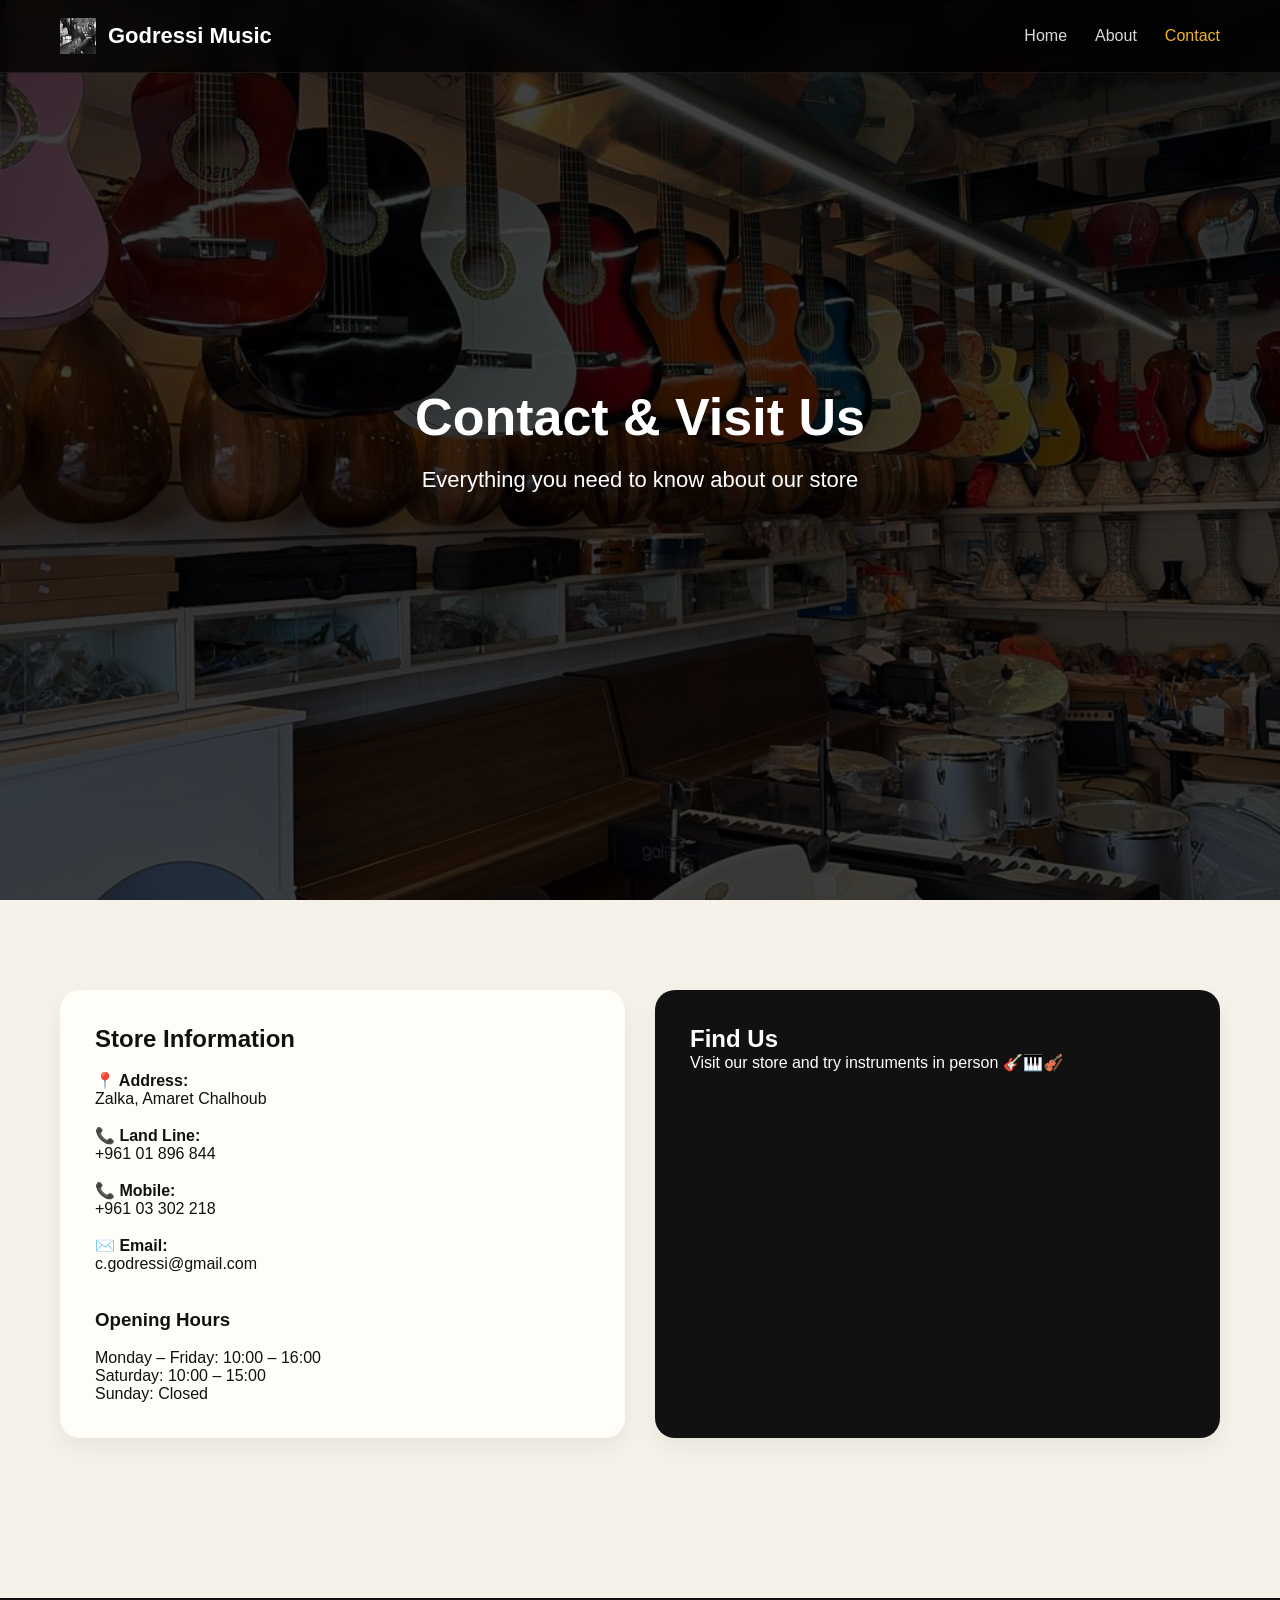
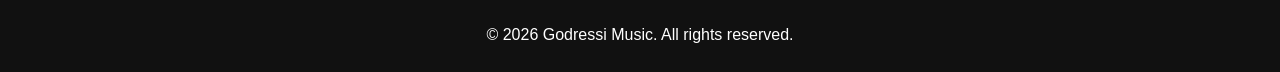
==== contact.html @ 5345192e "initial upload" ====
<!DOCTYPE html>
<html lang="en">
<head>
  <meta charset="UTF-8" />
  <meta name="viewport" content="width=device-width, initial-scale=1.0"/>
  <title>Contact | Godressi Music</title>
  <link rel="stylesheet" href="css/style.css"/>
</head>

<script src="js/script.js"></script>

<body>

  <!-- ================= NAVBAR ================= -->
  <nav class="navbar">

    <div class="logo-container">
        <img src="images/shop.jpeg" class="logo-img" alt="Godressi Music Logo">
        <h1 class="site-title">Godressi Music</h1>
    </div>

    <div class="menu-toggle" onclick="toggleMenu()">☰</div>

    <ul class="nav-links" id="navLinks">
        <li><a href="index.html">Home</a></li>
        <li><a href="about.html">About</a></li>
        <li><a href="contact.html" class="active">Contact</a></li>
    </ul>

</nav>

  <!-- ================= HERO ================= -->
  <section class="contact-hero">
    <div class="hero-content">
      <h2>Contact & Visit Us</h2>
      <p>Everything you need to know about our store</p>
    </div>
  </section>

  <!-- ================= INFO SECTION ================= -->
  <section class="contact-section">

    <!-- STORE INFO -->
    <div class="contact-card">

      <h2>Store Information</h2>

      <br>

      <p><strong>📍 Address:</strong><br>Zalka, Amaret Chalhoub</p>
      <br>

      <p><strong>📞 Land Line:</strong><br>+961 01 896 844</p>
      <br>

      <p><strong>📞 Mobile:</strong><br>+961 03 302 218</p>
      <br>

      <p><strong>✉️ Email:</strong><br>c.godressi@gmail.com</p>

      <br><br>

      <h3>Opening Hours</h3>
      <br>

      <p>Monday – Friday: 10:00 – 16:00</p>
      <p>Saturday: 10:00 – 15:00</p>
      <p>Sunday: Closed</p>

    </div>

    <!-- MAP + HIGHLIGHT -->
    <div class="contact-card dark">

      <h2>Find Us</h2>

      <p>Visit our store and try instruments in person 🎸🎹🎻</p>

      <div class="map">
        <iframe src="https://www.google.com/maps/embed?pb=!1m18!1m12!1m3!1d3311.686836135414!2d35.56570527517018!3d33.89771832587465!2m3!1f0!2f0!3f0!3m2!1i1024!2i768!4f13.1!3m3!1m2!1s0x151f3df624cb9aa3%3A0xafd4e7e57d804369!2sCarl%20Godressi%20et%20Fils%2C%20Ste!5e0!3m2!1sen!2suk!4v1778150697640!5m2!1sen!2suk" 
        width="600" 
        height="450" 
        style="border:0;" 
        allowfullscreen="" loading="lazy" 
        referrerpolicy="no-referrer-when-downgrade">
        </iframe>
      </div>

    </div>

  </section>

  <!-- ================= FOOTER ================= -->
  <footer>
    <p>© 2026 Godressi Music. All rights reserved.</p>
  </footer>

</body>
</html>
---- css/style.css ----
/* =========================================================
   1. RESET & BASE STYLES
========================================================= */

* {
    margin: 0;
    padding: 0;
    box-sizing: border-box;
}

html {
    scroll-behavior: smooth;
}

body {
    font-family: Arial, sans-serif;
    background: #f6f2ea; /* warm premium base */
    color: #111;
    overflow-x: hidden;
}

/* =========================================================
   2. NAVBAR
========================================================= */

.navbar {
    position: fixed;
    top: 0;
    width: 100%;
    z-index: 1000;

    display: flex;
    justify-content: space-between;
    align-items: center;

    padding: 18px 60px;

    background: rgba(0, 0, 0, 0.75);
    backdrop-filter: blur(14px);

    border-bottom: 1px solid rgba(255,255,255,0.08);
}

.logo-container {
    display: flex;
    align-items: center;
    gap: 12px;
}

.logo-img {
    width: 36px;
    height: 36px;
}

.site-title {
    color: white;
    font-size: 22px;
}

.nav-links {
    display: flex;
    gap: 28px;
    list-style: none;
}

.nav-links a {
    color: rgba(255,255,255,0.85);
    text-decoration: none;
}

.nav-links a:hover,
.nav-links a.active {
    color: #f0b429;
}

.menu-toggle {
    display: none;
    font-size: 30px;
    color: white;
}

/* =========================================================
   3. HERO
========================================================= */

.hero {
    height: 100vh;

    background:
        linear-gradient(rgba(0,0,0,0.55), rgba(0,0,0,0.55)),
        url("../images/hero.png");

    background-size: cover;
    background-position: center;
    background-attachment: fixed;

    display: flex;
    justify-content: center;
    align-items: center;

    text-align: center;
    color: white;
}

.hero-content h2 {
    font-size: 70px;
}

.hero-content p {
    font-size: 22px;
    margin: 20px 0;
}

.hero-btn {
    padding: 16px 34px;
    background: #f0b429;
    color: black;
    text-decoration: none;
    border-radius: 12px;
}

/* =========================================================
   4. STICKY HEADER (SLIM TOOLBAR STYLE)
========================================================= */

.sticky-header {
    position: sticky;
    top: 70px;
    z-index: 999;

    background: linear-gradient(180deg, #f3ede3, #e9e4db);
    backdrop-filter: blur(14px);

    padding: 8px 0; /* 🔥 slimmer */

    border-bottom: 1px solid rgba(0,0,0,0.08);

    box-shadow: 0 6px 18px rgba(0,0,0,0.04);
}

/* =========================================================
   BROWSE TITLE (MAKE IT LESS DOMINANT)
========================================================= */

.catalog-header {
    width: 100%;
    padding: 18px 20px 6px; /* 🔥 reduced */

    text-align: center;
}

.catalog-title {
    font-size: 40px; /* 🔥 smaller than 48 */
    font-weight: 800;

    letter-spacing: 0.5px;
    color: #111;
}

/* =========================================================
   SEARCH + FILTERS (COMPACT TOOLBAR)
========================================================= */

.search-section {
    width: 100%;
    padding: 10px 20px 14px; /* 🔥 tighter */

    display: flex;
    flex-direction: column;
    align-items: center;

    gap: 10px; /* clean spacing */
}

/* =========================================================
   SEARCH BAR (MORE MODERN + SLIM)
========================================================= */

#search {
    width: 100%;
    max-width: 650px; /* tighter feel */

    padding: 12px 14px; /* 🔥 reduced height */

    border-radius: 12px;

    border: 1px solid rgba(0,0,0,0.1);

    text-align: center;

    background: #fffdf8;

    box-shadow: 0 6px 15px rgba(0,0,0,0.05);

    outline: none;

    transition: 0.2s ease;
}

#search:focus {
    border-color: #f0b429;
    box-shadow: 0 8px 22px rgba(240,180,41,0.22);
}

/* =========================================================
   FILTER BUTTONS (CHIP STYLE, TIGHT)
========================================================= */

.categories {
    display: flex;
    justify-content: center;
    flex-wrap: wrap;

    gap: 8px; /* 🔥 tighter spacing */

    margin-top: 0;
}

.categories button {
    padding: 7px 14px; /* 🔥 smaller pills */

    border-radius: 999px;

    border: none;

    background: #1a1a1a;
    color: white;

    font-size: 12px;
    font-weight: 500;

    cursor: pointer;
    transition: 0.2s ease;
}

.categories button:hover,
.categories button.active {
    background: #f0b429;
    color: #111;
    transform: scale(1.03);
}

/* =========================================================
   5. CATALOG SECTION (KEEP SEPARATION CLEAN)
========================================================= */

.catalog-section {
    width: 100%;
    padding: 60px 50px 90px;

    background: #e7ddd0;
}
/* =========================================================
   6. CATEGORY ROWS
========================================================= */

.category-section {
    margin-bottom: 70px;
}

.main-category-title {
    font-size: 38px;
    margin-bottom: 20px;
}

.subcategory-title {
    font-size: 22px;
    margin: 25px 0 15px;
    color: #444;
}

.row-cards {
    display: flex;
    gap: 20px;
    overflow-x: auto;
    padding: 10px;
}

.row-cards::-webkit-scrollbar {
    height: 8px;
}

.row-cards::-webkit-scrollbar-thumb {
    background: #aaa;
    border-radius: 10px;
}

/* =========================================================
   7. CARDS (IMPROVED + PREMIUM + LESS EMPTY)
========================================================= */

/* =========================================================
   7. CARDS (SHORT PREVIEW STYLE)
========================================================= */

.card {
    min-width: 250px;
    height: 320px; /* 🔥 reduced from 420px */

    background: #fffdf8;
    border-radius: 18px;
    overflow: hidden;

    box-shadow: 0 10px 25px rgba(0,0,0,0.08);

    transition: 0.35s ease;
    cursor: pointer;

    display: flex;
    flex-direction: column;
}

.card img {
    width: 100%;
    height: 160px; /* 🔥 smaller image */
    object-fit: cover;
}

.card h3 {
    padding: 10px 12px 4px;
    font-size: 16px;
}

/* 🔥 SHORT DESCRIPTION PREVIEW */
.card p {
    padding: 0 12px;
    font-size: 13px;
    color: #666;

    display: -webkit-box;
    -webkit-line-clamp: 2; /* only 2 lines */
    -webkit-box-orient: vertical;

    overflow: hidden;

    flex-grow: 0;
}

.card:hover {
    transform: translateY(-10px);
    background: #f0b429;
    box-shadow:
    0 18px 40px rgba(0,0,0,0.18),
    0 8px 18px rgba(240,180,41,0.25);
}

/* MOBILE TAP FEEL (like app press) */
.card:active {
    transform: scale(0.97);
}

/* HOVER FIX */
.card:hover .color-pill {
    background: white;
    color: #111;
}

/* =========================================================
   8. COLORS
========================================================= */

.colors {
    padding: 12px 15px 15px;
}

.colors-label {
    font-size: 13px;
    font-weight: bold;
    color: #444;
    margin-bottom: 6px;
    display: block;
}

.color-pill {
    display: inline-block;
    margin: 3px 5px 0 0;

    padding: 5px 10px;
    border-radius: 999px;

    font-size: 11px;
    font-weight: 600;

    background: #f0b429;
    color: #111;
}

/* =========================================================
   9. MODAL
========================================================= */

.modal {
    display: none;
    position: fixed;
    inset: 0;

    background: rgba(0,0,0,0.7);
    justify-content: center;
    align-items: center;
}

.modal.active {
    display: flex;
}

.modal-content {
    background: #fffdf8;

    width: 92%;
    max-width: 850px;

    border-radius: 28px;
    overflow: hidden;

    position: relative;

    box-shadow:
        0 30px 80px rgba(0,0,0,0.35),
        0 10px 30px rgba(0,0,0,0.12);

    /* smoother, more premium feel */
    transform: scale(0.96);
    opacity: 0;

    animation: modalAppear 0.35s ease forwards;
}

.modal-content img {
    width: 100%;
    height: 420px;

    object-fit: cover;

    border-bottom: 1px solid rgba(0,0,0,0.06);
}

.modal-body {
    padding: 35px;
}

.modal-body h2 {
    font-size: 34px;
    margin-bottom: 14px;

    color: #111;
}

.modal-body p {
    font-size: 16px;
    line-height: 1.7;

    color: #555;

    margin-bottom: 24px;
}

.modal-colors {
    display: flex;
    flex-wrap: wrap;
    gap: 10px;
}

.close-btn {
    position: absolute;
    top: 18px;
    right: 22px;

    width: 42px;
    height: 42px;

    border-radius: 50%;

    background: rgba(0,0,0,0.55);
    color: white;

    display: flex;
    justify-content: center;
    align-items: center;

    font-size: 26px;
    cursor: pointer;

    backdrop-filter: blur(10px);

    transition: 0.25s ease;
}

.close-btn:hover {
    background: #f0b429;
    color: black;
}

/* =========================================================
   LOCK PAGE SCROLL WHEN MODAL IS OPEN
========================================================= */

body.modal-open {
    overflow: hidden;
}

/* =========================================================
   10. FOOTER
========================================================= */

footer {
    background: #111;
    color: white;
    text-align: center;
    padding: 28px;
    margin-top: 70px;
}

/* =========================================================
   11. RESPONSIVE
========================================================= */

@media (max-width: 900px) {

    .navbar {
        padding: 15px 20px;
    }

    .hero-content h2 {
        font-size: 48px;
    }

    #search {
        width: 92%;
    }

    .catalog-section {
        padding: 50px 20px;
    }
}

@media (max-width: 600px) {

    .hero-content h2 {
        font-size: 38px;
    }

    .catalog-title {
        font-size: 38px;
    }
}

/* =========================================================
   12. ABOUT PAGE (IMPROVED LAYOUT)
========================================================= */

.page-hero {
    height: 80vh;

    display: flex;
    justify-content: center;
    align-items: center;
    flex-direction: column;

    text-align: center;
    color: white;

    background:
        linear-gradient(
            rgba(0,0,0,0.55),
            rgba(0,0,0,0.55)
        ),
        url("../images/shop.jpeg");

    background-size: cover;
    background-position: center;
    background-attachment: fixed;

    padding: 0 20px;
}

.page-hero h2 {
    font-size: 52px;
    letter-spacing: 1px;
}

.page-hero p {
    font-size: 18px;
    opacity: 0.85;
    margin-top: 10px;
}

/* ABOUT CONTENT → 2x2 Grid */
.about-content {
    width: 100%;
    max-width: 1200px;
    margin: 0 auto;

    padding: 90px 20px;

    display: grid;
    grid-template-columns: 1fr 1fr;
    gap: 25px;
}

/* ALL BOXES */
.about-box {
    background: #fffdf8;

    padding: 35px;
    border-radius: 20px;

    box-shadow:
        0 8px 20px rgba(0,0,0,0.08),
        0 2px 6px rgba(0,0,0,0.06),
        inset 0 0 0 1px rgba(255,255,255,0.35);

    transition: 0.3s ease;
}

.about-box:hover {
    transform: translateY(-6px);
}

/* =========================================================
   13. CONTACT PAGE (NEW STRUCTURE)
========================================================= */

.contact-hero {
    height: 100vh;

    display: flex;
    justify-content: center;
    align-items: center;
    flex-direction: column;

    text-align: center;
    color: white;

    background:
        linear-gradient(rgba(0,0,0,0.75), rgba(0,0,0,0.75)),
        url("../images/location.jpeg"); 

    background-size: cover;
    background-position: center;
    background-attachment: fixed;

    padding: 0 20px;
}

.contact-hero h2 {
    font-size: 52px;
}

/* CONTACT LAYOUT → MORE MODERN GRID */
.contact-section {
    width: 100%;
    max-width: 1200px;
    margin: 0 auto;

    padding: 90px 20px;

    display: grid;
    grid-template-columns: 1fr 1fr;
    gap: 30px;
}

/* LEFT SIDE INFO CARD */
.contact-card {
    background: #fffdf8;

    padding: 35px;
    border-radius: 20px;

    box-shadow: 0 10px 25px rgba(0,0,0,0.06);

    transition: 0.3s ease;
}

.contact-card:hover {
    transform: translateY(-6px);
}

/* DARK CARD (HIGHLIGHT INFO OR MAP) */
.contact-card.dark {
    background: #111;
    color: white;
}

/* MAP FULL WIDTH FEEL */
.map iframe {
    width: 100%;
    height: 280px;

    border: none;
    border-radius: 14px;

    margin-top: 15px;
}

/* =========================================================
   14. RESPONSIVE (UPDATED LAYOUT FIX)
========================================================= */

@media (max-width: 900px) {

    .about-content {
        grid-template-columns: 1fr;
    }

    .about-box:first-child {
        grid-column: span 1;
    }

    .contact-section {
        grid-template-columns: 1fr;
    }

    .page-hero h2,
    .contact-hero h2 {
        font-size: 38px;
    }
}


/* =========================================================
   ANIMATIONS
========================================================= */

@keyframes modalAppear {
    from {
        opacity: 0;
        transform: scale(0.92) translateY(20px);
    }

    to {
        opacity: 1;
        transform: scale(1) translateY(0);
    }
}

/* =========================================================
   LOCK BACKGROUND WHEN MODAL IS OPEN
========================================================= */

body.modal-open .sticky-header,
body.modal-open .catalog-header,
body.modal-open .search-section {
    opacity: 0;
    pointer-events: none;
    transform: translateY(-10px);
    transition: 0.25s ease;
}

/* =========================================================
   FOCUS MODE WHEN MODAL IS OPEN
========================================================= */

body.modal-open .navbar {
    opacity: 0;
    transform: translateY(-20px);
    pointer-events: none;
    transition: 0.25s ease;
}

/* ensure modal is perfectly centered even with navbar */
.modal {
    align-items: center;
    padding-top: 0;
}

/* =========================================================
   ANIMATIONS
========================================================= */

@keyframes modalAppear {
    to {
        transform: scale(1);
        opacity: 1;
    }
}

/* =========================================================
   MOBILE UX FIXES
========================================================= */

@media (max-width: 600px) {

    /* make cards smaller and easier to scroll */
    .card {
        min-width: 220px;
        height: 380px;
    }

    /* reduce heavy image height */
    .card img {
        height: 160px;
    }

    /* make modal fit screen better */
    .modal-content {
        width: 95%;
        max-height: 90vh;
        overflow-y: auto;
    }

    .modal-content img {
        height: 220px;
    }

    /* reduce sticky header pressure */
    .catalog-title {
        font-size: 32px;
    }

    #search {
        font-size: 14px;
        padding: 12px;
    }

    .categories button {
        font-size: 12px;
        padding: 8px 12px;
    }
}

/* =========================================================
   ROW WRAPPER (FOR ARROWS)
========================================================= */

.row-wrapper {
    position: relative;
    display: flex;
    align-items: center;
}

/* =========================================================
   ROW ARROWS
========================================================= */

.row-arrow {
    position: absolute;
    top: 50%;
    transform: translateY(-50%);

    width: 40px;
    height: 40px;

    border: none;
    border-radius: 50%;

    background: rgba(0,0,0,0.6);
    color: white;

    font-size: 22px;
    cursor: pointer;

    z-index: 10;

    transition: 0.2s ease;
}

.row-arrow:hover {
    background: #f0b429;
    color: black;
}

/* LEFT */
.row-arrow.left {
    left: -15px;
}

/* RIGHT */
.row-arrow.right {
    right: -15px;
}
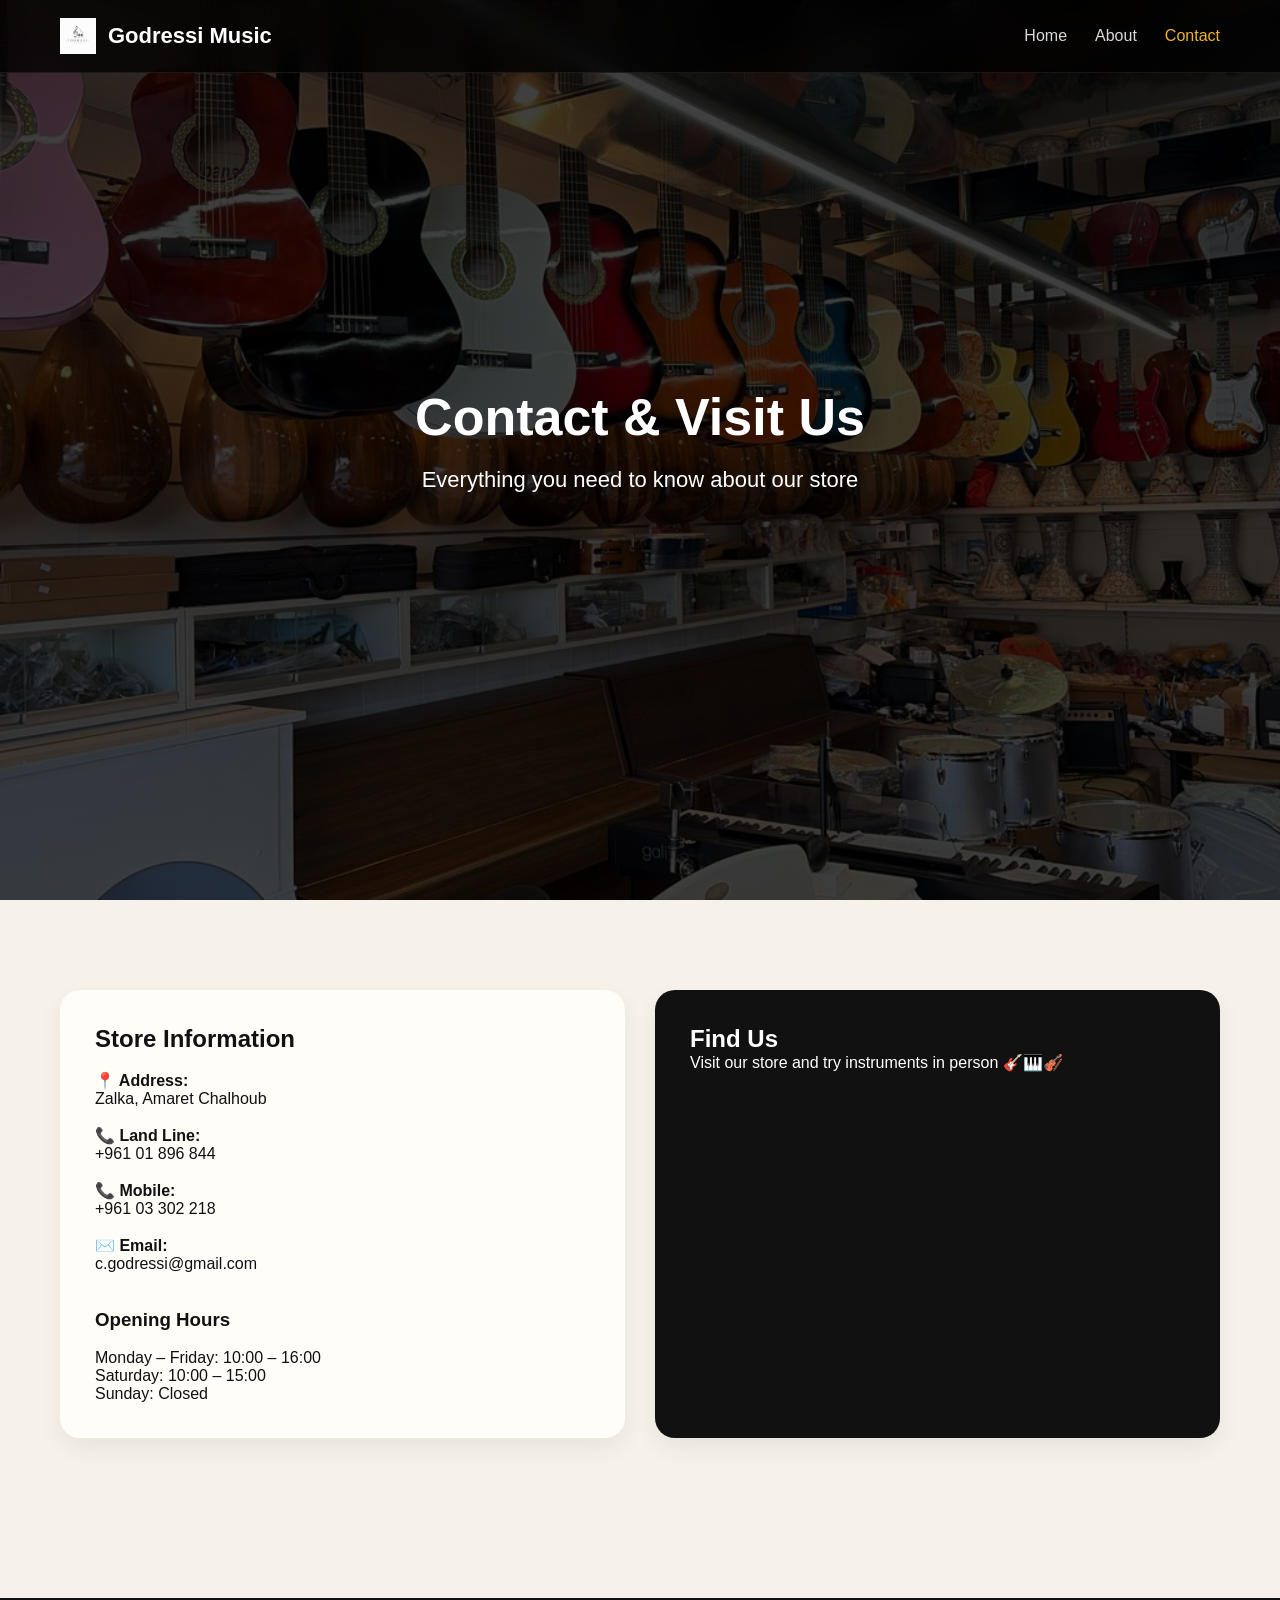
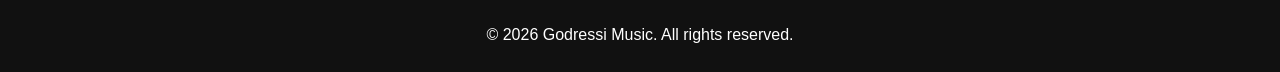
==== commit c307d51b: "Updated the logo in contact" ====
--- a/contact.html
+++ b/contact.html
@@ -15,7 +15,7 @@
   <nav class="navbar">
 
     <div class="logo-container">
-        <img src="images/shop.jpeg" class="logo-img" alt="Godressi Music Logo">
+        <img src="images/logo.png" class="logo-img" alt="Godressi Music Logo">
         <h1 class="site-title">Godressi Music</h1>
     </div>
 
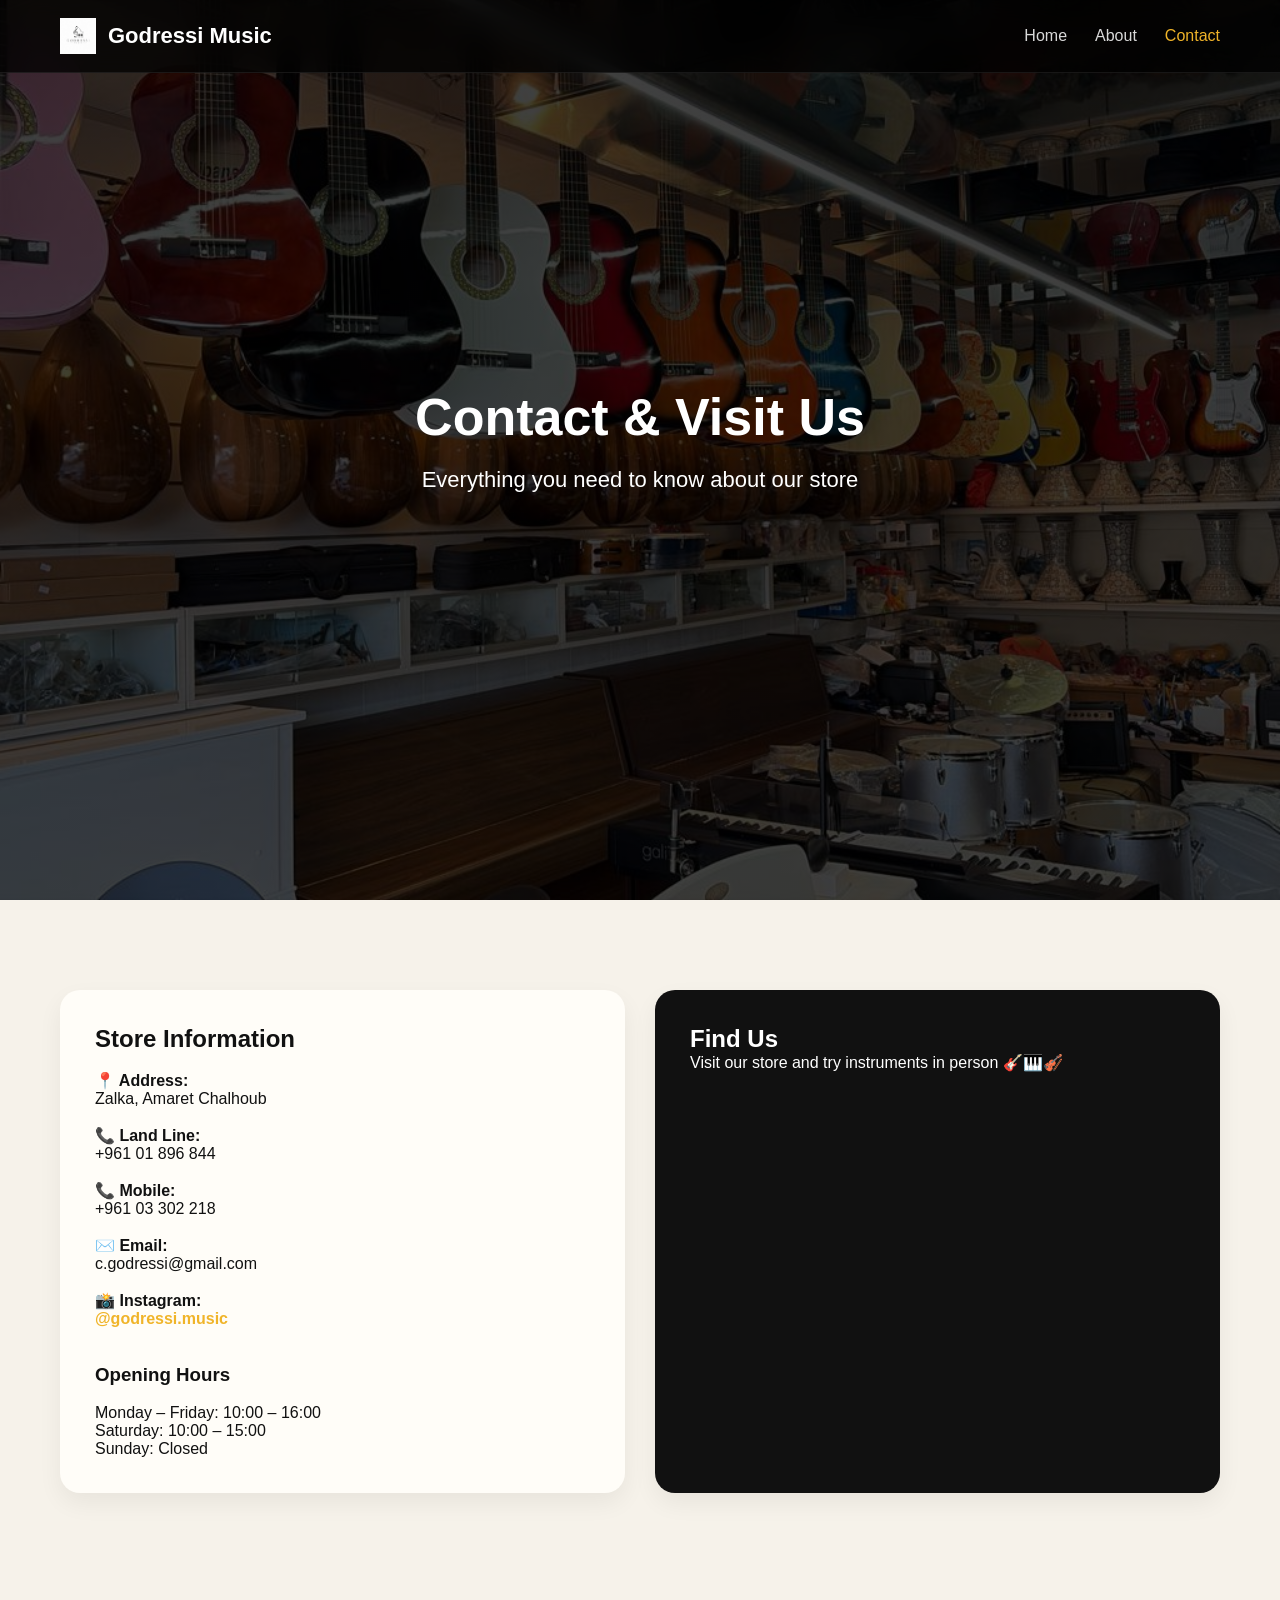
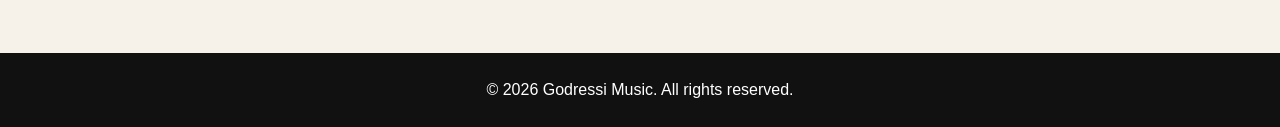
==== commit f84390ad: "Fixed the background image for the phone view" ====
--- a/contact.html
+++ b/contact.html
@@ -57,6 +57,14 @@
       <br>
 
       <p><strong>✉️ Email:</strong><br>c.godressi@gmail.com</p>
+      <br>
+      
+      <p>
+        <strong>📸 Instagram:</strong><br>
+        <a href="https://www.instagram.com/godressi.music?igsh=dGx1b3BvcXcxNHA2" target="_blank">
+          @godressi.music
+        </a>
+      </p>
 
       <br><br>
 
--- a/css/style.css
+++ b/css/style.css
@@ -690,6 +690,17 @@
     border-radius: 14px;
 
     margin-top: 15px;
+}
+
+/* INSTAGRAM LINK */
+.contact-card a {
+    color: #f0b429;
+    text-decoration: none;
+    font-weight: bold;
+}
+
+.contact-card a:hover {
+    text-decoration: underline;
 }
 
 /* =========================================================
@@ -780,6 +791,13 @@
 
 @media (max-width: 600px) {
 
+    /* contact hero */
+    .contact-hero {
+        background-attachment: scroll;
+        background-size: cover;
+        background-position: center;
+    }
+
     /* make cards smaller and easier to scroll */
     .card {
         min-width: 220px;
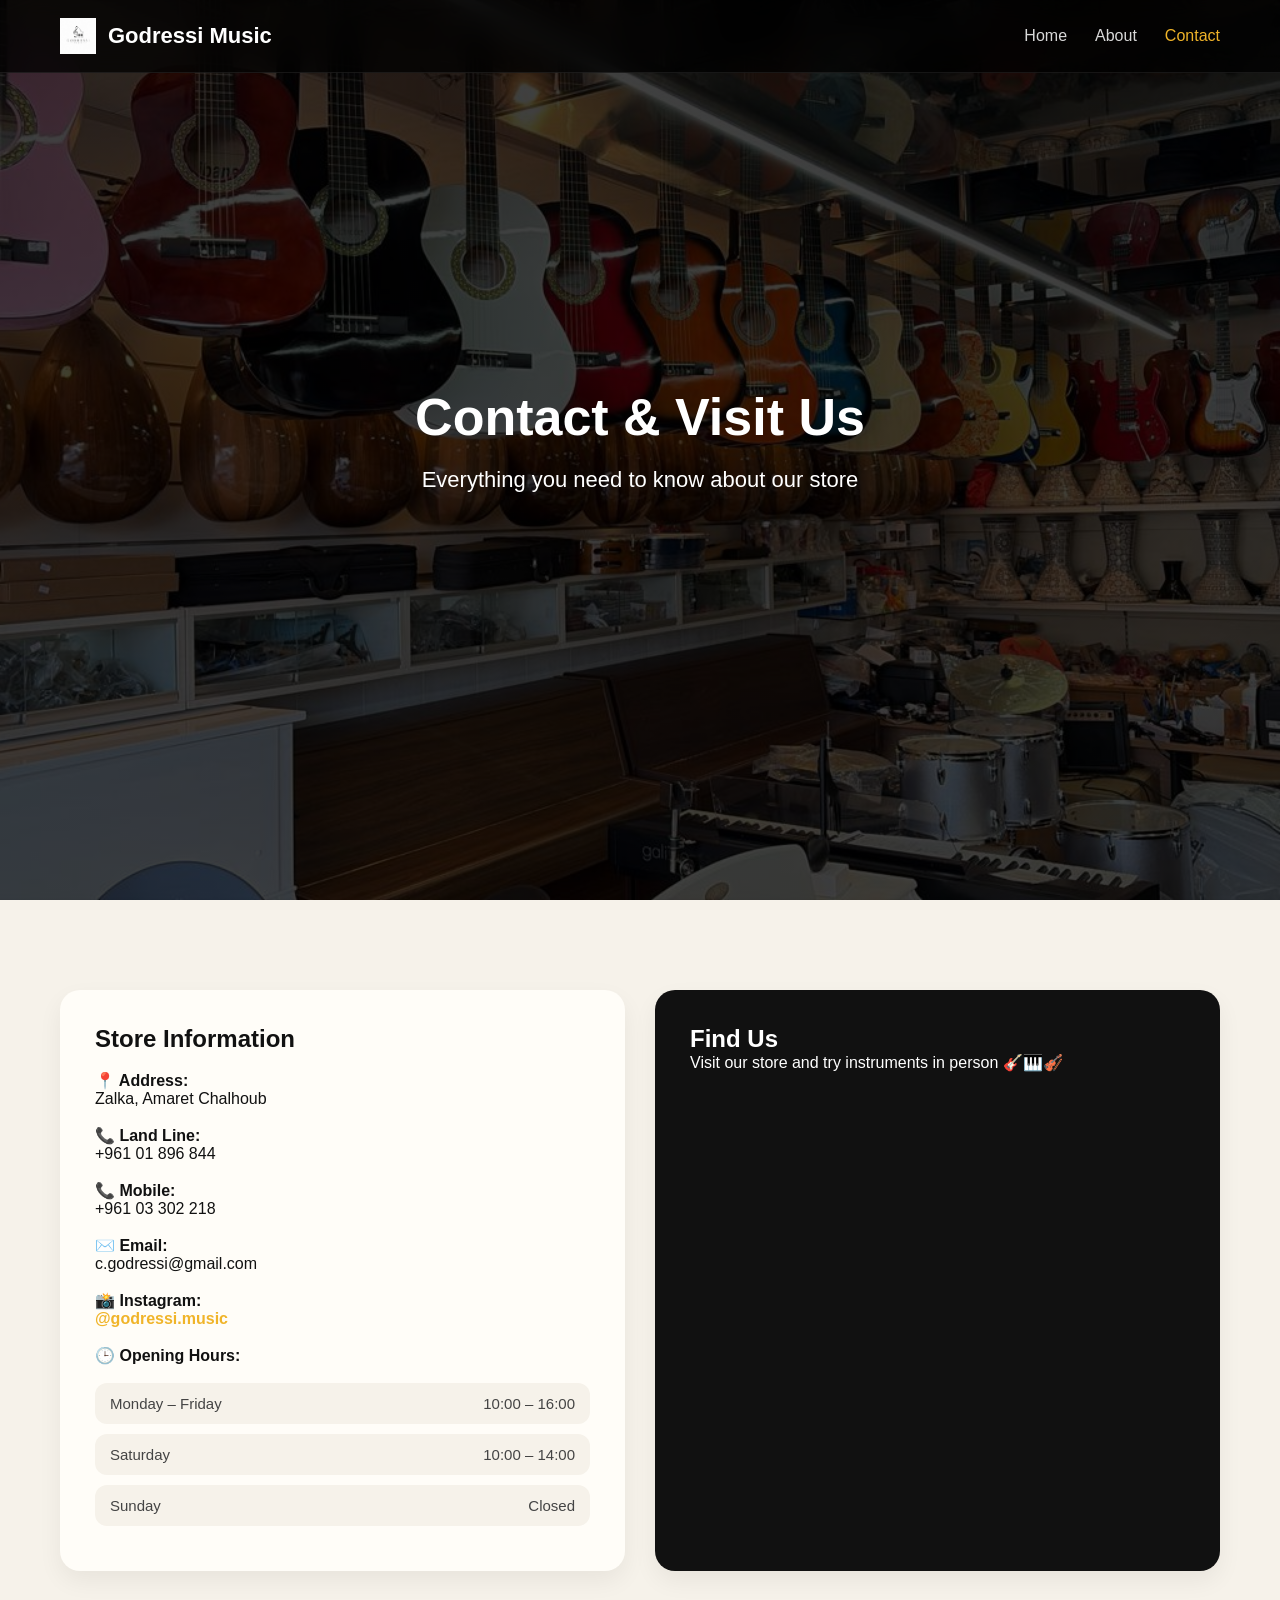
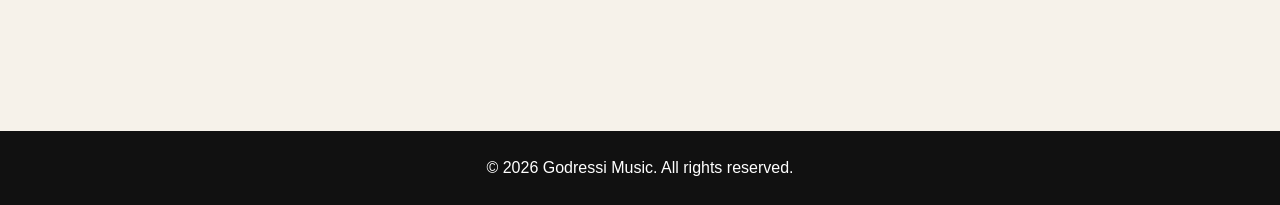
==== commit 9a4f3c4d: "Fixed the opening hours css and map height" ====
--- a/contact.html
+++ b/contact.html
@@ -58,22 +58,35 @@
 
       <p><strong>✉️ Email:</strong><br>c.godressi@gmail.com</p>
       <br>
-      
+
       <p>
         <strong>📸 Instagram:</strong><br>
         <a href="https://www.instagram.com/godressi.music?igsh=dGx1b3BvcXcxNHA2" target="_blank">
           @godressi.music
         </a>
       </p>
-
-      <br><br>
-
-      <h3>Opening Hours</h3>
       <br>
 
-      <p>Monday – Friday: 10:00 – 16:00</p>
-      <p>Saturday: 10:00 – 15:00</p>
-      <p>Sunday: Closed</p>
+      <p><strong>🕒 Opening Hours:</strong></p><br>
+
+      <div class="opening-hours">
+
+          <p>
+              <span>Monday – Friday</span>
+              <span>10:00 – 16:00</span>
+          </p>
+
+          <p>
+              <span>Saturday</span>
+              <span>10:00 – 14:00</span>
+          </p>
+
+          <p>
+              <span>Sunday</span>
+              <span>Closed</span>
+          </p>
+
+      </div>
 
     </div>
 
@@ -83,6 +96,7 @@
       <h2>Find Us</h2>
 
       <p>Visit our store and try instruments in person 🎸🎹🎻</p>
+      <br>
 
       <div class="map">
         <iframe src="https://www.google.com/maps/embed?pb=!1m18!1m12!1m3!1d3311.686836135414!2d35.56570527517018!3d33.89771832587465!2m3!1f0!2f0!3f0!3m2!1i1024!2i768!4f13.1!3m3!1m2!1s0x151f3df624cb9aa3%3A0xafd4e7e57d804369!2sCarl%20Godressi%20et%20Fils%2C%20Ste!5e0!3m2!1sen!2suk!4v1778150697640!5m2!1sen!2suk" 
--- a/css/style.css
+++ b/css/style.css
@@ -494,8 +494,15 @@
    LOCK PAGE SCROLL WHEN MODAL IS OPEN
 ========================================================= */
 
+/* LOCK PAGE SCROLL WHEN MODAL IS OPEN */
 body.modal-open {
     overflow: hidden;
+}
+
+/* LOCK CATALOG HORIZONTAL SCROLL TOO */
+body.modal-open .row-arrow {
+    pointer-events: none;
+    opacity: 0;
 }
 
 /* =========================================================
@@ -684,7 +691,7 @@
 /* MAP FULL WIDTH FEEL */
 .map iframe {
     width: 100%;
-    height: 280px;
+    height: 400px;
 
     border: none;
     border-radius: 14px;
@@ -701,6 +708,45 @@
 
 .contact-card a:hover {
     text-decoration: underline;
+}
+
+/* =========================================================
+   OPENING HOURS
+========================================================= */
+
+.contact-card h3 {
+    font-size: 22px;
+    color: #111;
+
+    border-bottom: 2px solid #f0b429;
+    display: inline-block;
+
+    padding-bottom: 6px;
+    margin-bottom: 15px;
+}
+
+.opening-hours p {
+    display: flex;
+    justify-content: space-between;
+    align-items: center;
+
+    background: #f6f2ea;
+
+    padding: 12px 15px;
+    margin-bottom: 10px;
+
+    border-radius: 12px;
+
+    font-size: 15px;
+    color: #444;
+
+    transition: 0.25s ease;
+}
+
+.opening-hours p:hover {
+    background: #f0b429;
+    color: #111;
+    transform: translateX(5px);
 }
 
 /* =========================================================
